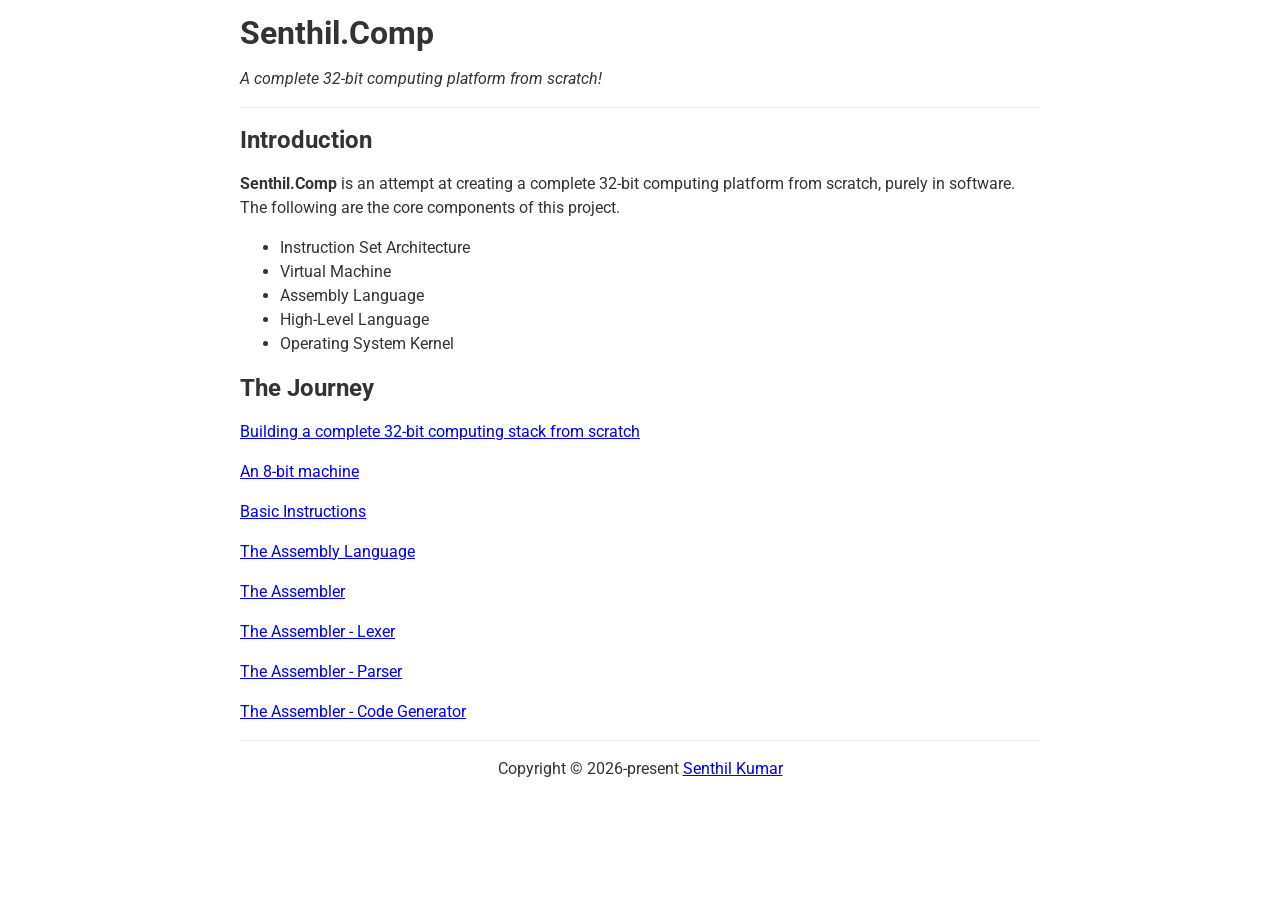
==== docs/index.html @ 72c512e5 "Bring back styles" ====
<!DOCTYPE html>

<html>

<head>
	<title>Senthil.Comp - A complete 32-bit computing platform from scratch!</title>
	<link rel="stylesheet" href="style.css"></link>
</head>

<body>

<header>
	<h1>Senthil.Comp</h1>
	<p><em>A complete 32-bit computing platform from scratch!</em></p>
</header>

<h2>Introduction</h2>

<p><strong>Senthil.Comp</strong> is an attempt at creating a complete 32-bit computing platform 
from scratch, purely in software. The following are the core components of this project.</p>

<ul>
	<li>Instruction Set Architecture</li>
	<li>Virtual Machine</li>
	<li>Assembly Language</li>
	<li>High-Level Language</li>
	<li>Operating System Kernel</li>
</ul>

<h2>The Journey</h2>

<p><a href="#">Building a complete 32-bit computing stack from scratch</a></p>
<p><a href="#">An 8-bit machine</a></p>
<p><a href="#">Basic Instructions</a></p>
<p><a href="#">The Assembly Language</a></p>
<p><a href="#">The Assembler</a></p>
<p><a href="#">The Assembler - Lexer</a></p>
<p><a href="#">The Assembler - Parser</a></p>
<p><a href="#">The Assembler - Code Generator</a></p>

<footer>
	<p>Copyright &copy; 2026-present <a href="https://github.com/senthilvsh">Senthil Kumar</a></p>
</footer>

</body>

</html>
---- docs/style.css ----
@import url('https://fonts.googleapis.com/css2?family=Noto+Sans:ital,wght@0,100..900;1,100..900&family=Roboto:ital,wght@0,100..900;1,100..900&display=swap');
@import url('https://fonts.googleapis.com/css2?family=Noto+Sans:ital,wght@0,100..900;1,100..900&family=Roboto+Mono:ital,wght@0,100..700;1,100..700&family=Roboto:ital,wght@0,100..900;1,100..900&display=swap');

body {
	width: 800px;
	margin: 0 auto;
	font-family: 'Roboto', sans-serif;
	line-height: 1.5em;
	color: #333;
}

header {
	border-bottom: solid 1px #eee;
}

pre {
	padding: 10px;
	background-color: #eee;
	font-family: 'Roboto Mono', monospace;
}

footer {
	border-top: solid 1px #eee;
	text-align: center;
}
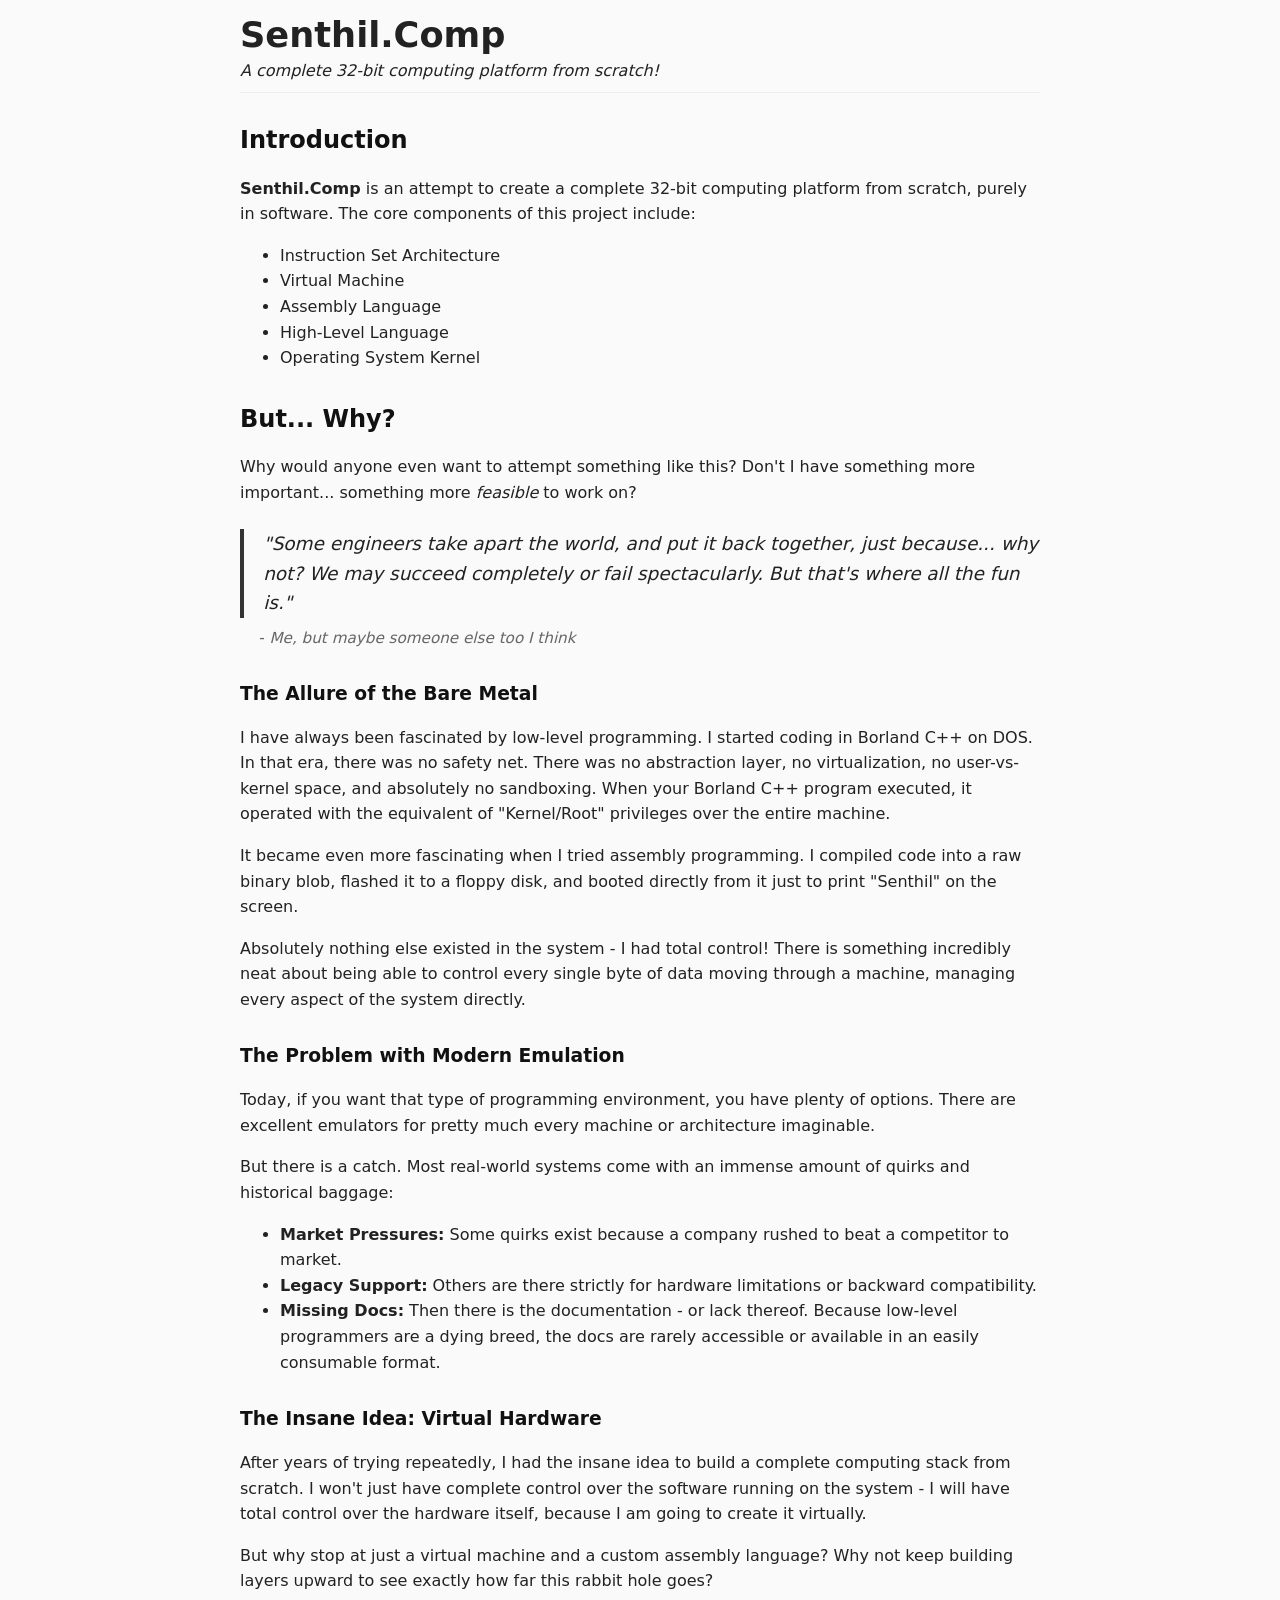
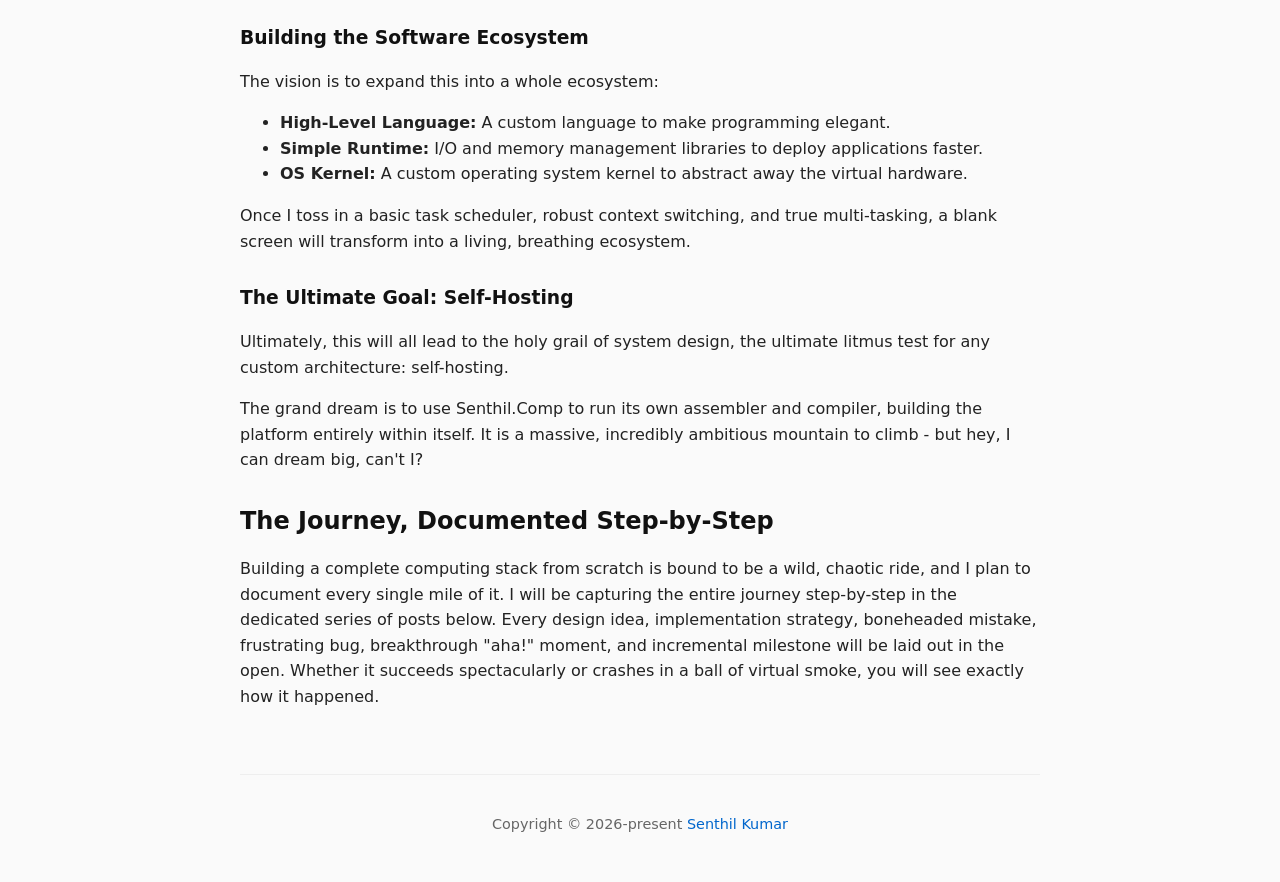
==== commit e3c34ca7: "Restructure" ====
--- a/docs/index.html
+++ b/docs/index.html
@@ -1,45 +1,129 @@
 <!DOCTYPE html>
 
-<html>
+<html lang="en">
 
 <head>
-	<title>Senthil.Comp - A complete 32-bit computing platform from scratch!</title>
-	<link rel="stylesheet" href="style.css"></link>
+    <title>Senthil.Comp - A complete 32-bit computing platform from scratch!</title>
+    <link rel="stylesheet" href="style.css">
 </head>
 
 <body>
 
 <header>
-	<h1>Senthil.Comp</h1>
-	<p><em>A complete 32-bit computing platform from scratch!</em></p>
+    <h1>Senthil.Comp</h1>
+    <p><em>A complete 32-bit computing platform from scratch!</em></p>
 </header>
 
 <h2>Introduction</h2>
 
-<p><strong>Senthil.Comp</strong> is an attempt at creating a complete 32-bit computing platform 
-from scratch, purely in software. The following are the core components of this project.</p>
+<p>
+    <strong>Senthil.Comp</strong> is an attempt to create a complete 32-bit computing platform from scratch,
+    purely in software. The core components of this project include:
+</p>
 
 <ul>
-	<li>Instruction Set Architecture</li>
-	<li>Virtual Machine</li>
-	<li>Assembly Language</li>
-	<li>High-Level Language</li>
-	<li>Operating System Kernel</li>
+    <li>Instruction Set Architecture</li>
+    <li>Virtual Machine</li>
+    <li>Assembly Language</li>
+    <li>High-Level Language</li>
+    <li>Operating System Kernel</li>
 </ul>
 
-<h2>The Journey</h2>
+<h2>But... Why?</h2>
 
-<p><a href="#">Building a complete 32-bit computing stack from scratch</a></p>
-<p><a href="#">An 8-bit machine</a></p>
-<p><a href="#">Basic Instructions</a></p>
-<p><a href="#">The Assembly Language</a></p>
-<p><a href="#">The Assembler</a></p>
-<p><a href="#">The Assembler - Lexer</a></p>
-<p><a href="#">The Assembler - Parser</a></p>
-<p><a href="#">The Assembler - Code Generator</a></p>
+<p>Why would anyone even want to attempt something like this? Don't I have something more important...
+    something more <em>feasible</em> to work on?</p>
+
+<figure>
+    <blockquote>
+        <p>"Some engineers take apart the world, and put it back together, just because... why not?
+            We may succeed completely or fail spectacularly. But that's where all the fun is."</p>
+    </blockquote>
+    <figcaption>&dash; <cite>Me, but maybe someone else too I think</cite></figcaption>
+</figure>
+
+<h3>The Allure of the Bare Metal</h3>
+
+<p>I have always been fascinated by low-level programming. I started coding in Borland C++ on
+    DOS. In that era, there was no safety net. There was no abstraction layer, no virtualization, no
+    user-vs-kernel space, and absolutely no sandboxing. When your Borland C++ program executed, it
+    operated with the equivalent of "Kernel/Root" privileges over the entire machine.</p>
+
+<p>It became even more fascinating when I tried assembly programming. I compiled code into a raw
+    binary blob, flashed it to a floppy disk, and booted directly from it just to print "Senthil" on
+    the screen.</p>
+
+<p>Absolutely nothing else existed in the system - I had total control! There is something
+    incredibly neat about being able to control every single byte of data moving through a machine,
+    managing every aspect of the system directly.</p>
+
+<h3>The Problem with Modern Emulation</h3>
+
+<p>Today, if you want that type of programming environment, you have plenty of options. There are
+    excellent emulators for pretty much every machine or architecture imaginable.</p>
+
+<p>But there is a catch. Most real-world systems come with an immense amount of quirks and
+    historical baggage:</p>
+
+<ul>
+    <li><strong>Market Pressures:</strong> Some quirks exist because a company rushed to beat a
+        competitor to market.
+    </li>
+    <li><strong>Legacy Support:</strong> Others are there strictly for hardware limitations or
+        backward compatibility.
+    </li>
+    <li><strong>Missing Docs:</strong> Then there is the documentation - or lack thereof. Because
+        low-level programmers are a dying breed, the docs are rarely accessible or available in an
+        easily consumable format.
+    </li>
+</ul>
+
+<h3>The Insane Idea: Virtual Hardware</h3>
+
+<p>After years of trying repeatedly, I had the insane idea to build a complete computing stack
+    from scratch. I won't just have complete control over the software running on the system - I will
+    have total control over the hardware itself, because I am going to create it virtually.</p>
+
+<p>But why stop at just a virtual machine and a custom assembly language? Why not keep building
+    layers upward to see exactly how far this rabbit hole goes?</p>
+
+<h3>Building the Software Ecosystem</h3>
+
+<p>The vision is to expand this into a whole ecosystem:</p>
+
+<ul>
+    <li><strong>High-Level Language:</strong> A custom language to make programming elegant.</li>
+    <li><strong>Simple Runtime:</strong> I/O and memory management libraries to deploy
+        applications faster.
+    </li>
+    <li><strong>OS Kernel:</strong> A custom operating system kernel to abstract away the virtual
+        hardware.
+    </li>
+</ul>
+
+<p>Once I toss in a basic task scheduler, robust context switching, and true multi-tasking, a
+    blank screen will transform into a living, breathing ecosystem.</p>
+
+<h3>The Ultimate Goal: Self-Hosting</h3>
+
+<p>Ultimately, this will all lead to the holy grail of system design, the ultimate litmus test
+    for any custom architecture: self-hosting.</p>
+
+<p>The grand dream is to use Senthil.Comp to run its own assembler and compiler, building the
+    platform entirely within itself. It is a massive, incredibly ambitious mountain to climb - but hey,
+    I can dream big, can't I?</p>
+
+<h2>The Journey, Documented Step-by-Step</h2>
+
+<p>Building a complete computing stack from scratch is bound to be a wild, chaotic ride, and I
+    plan to document every single mile of it. I will be capturing the entire journey step-by-step
+    in the dedicated series of posts below. Every design idea, implementation strategy, boneheaded
+    mistake, frustrating bug, breakthrough "aha!" moment, and incremental milestone will be laid out
+    in the open. Whether it succeeds spectacularly or crashes in a ball of virtual smoke,
+    you will see exactly how it happened.</p>
 
 <footer>
-	<p>Copyright &copy; 2026-present <a href="https://github.com/senthilvsh">Senthil Kumar</a></p>
+    <p>Copyright &copy; 2026-present <a href="https://github.com/senthilvsh">Senthil Kumar</a></p>
 </footer>
 
 </body>
--- a/docs/style.css
+++ b/docs/style.css
@@ -1,25 +1,104 @@
-@import url('https://fonts.googleapis.com/css2?family=Noto+Sans:ital,wght@0,100..900;1,100..900&family=Roboto:ital,wght@0,100..900;1,100..900&display=swap');
-@import url('https://fonts.googleapis.com/css2?family=Noto+Sans:ital,wght@0,100..900;1,100..900&family=Roboto+Mono:ital,wght@0,100..700;1,100..700&family=Roboto:ital,wght@0,100..900;1,100..900&display=swap');
-
 body {
-	width: 800px;
+	max-width: 800px;
+	width: 100%;
 	margin: 0 auto;
-	font-family: 'Roboto', sans-serif;
-	line-height: 1.5em;
-	color: #333;
+	padding: 1rem 1rem 2rem 1rem;
+	/* Uses clean, crisp modern system fonts like Segoe UI, San Francisco, or Arial */
+	font-family: system-ui, -apple-system, BlinkMacSystemFont, 'Segoe UI', Roboto, Helvetica, Arial, sans-serif;
+	line-height: 1.6;
+	color: #222;
+	background-color: #fafafa;
 }
 
 header {
+	padding-bottom: 0.5rem;       /* Halved the inside padding */
+	margin-bottom: 1.2rem;        /* Greatly reduced the gap below the header line */
 	border-bottom: solid 1px #eee;
 }
 
+/* Strip out the aggressive default browser margins on header text elements */
+header h1 {
+	margin: 0 0 0.2rem 0;         /* Tight margin only at the bottom of the title */
+	font-size: 2.2rem;            /* Keeps it readable but compact */
+	line-height: 1.1;
+}
+
+header p {
+	margin: 0;                    /* Removes the default paragraph spacing */
+	font-size: 1rem;
+}
+
+h2, h3 {
+	color: #111;
+	margin-top: 1.8rem;           /* Compressed from 2.5rem to save vertical space */
+	margin-bottom: 0.8rem;
+}
+
+
+/* Roadmap link list refinements */
+.roadmap-links ol {
+	padding-left: 1.2rem;
+}
+
+.roadmap-links li {
+	margin-bottom: 0.6rem;    /* Generates an explicit vertical separation for items */
+}
+
+a {
+	color: #0066cc;
+	text-decoration: none;
+	transition: color 0.2s ease-in-out;
+}
+
+a:hover {
+	color: #004499;
+	text-decoration: underline;
+}
+
+/* Reset default browser spacing rules for the blockquote container */
+figure {
+	margin: 1.5rem 0;
+	padding: 0;
+}
+
+/* Align the quote perfectly to the left and add an elegant border accent */
+blockquote {
+	margin: 0;
+	padding-left: 1.2rem;
+	border-left: 4px solid #333; /* A sharp accent bar on the left edge */
+}
+
+/* Style the text inside the quote */
+blockquote p {
+	margin: 0;
+	font-style: italic;
+	font-size: 1.15rem;
+	line-height: 1.6;
+}
+
+/* Align the author citation cleanly beneath the quote block */
+figcaption {
+	margin-top: 0.5rem;
+	padding-left: 1.2rem;     /* Perfectly aligns the name right beneath the text block */
+	font-size: 0.95rem;
+	color: #666;
+}
+
 pre {
-	padding: 10px;
-	background-color: #eee;
-	font-family: 'Roboto Mono', monospace;
+	padding: 1rem;
+	background-color: #f0f0f0;
+	border-radius: 4px;
+	/* Uses sharp monospace system engines like Consolas, SF Mono, or Menlo */
+	font-family: ui-monospace, SFMono-Regular, Consolas, 'Liberation Mono', Menlo, monospace;
+	font-size: 0.9rem;
+	overflow-x: auto;
 }
 
 footer {
+	margin-top: 4rem;
+	padding-top: 1.5rem;
 	border-top: solid 1px #eee;
 	text-align: center;
+	font-size: 0.9rem;
+	color: #666;
 }
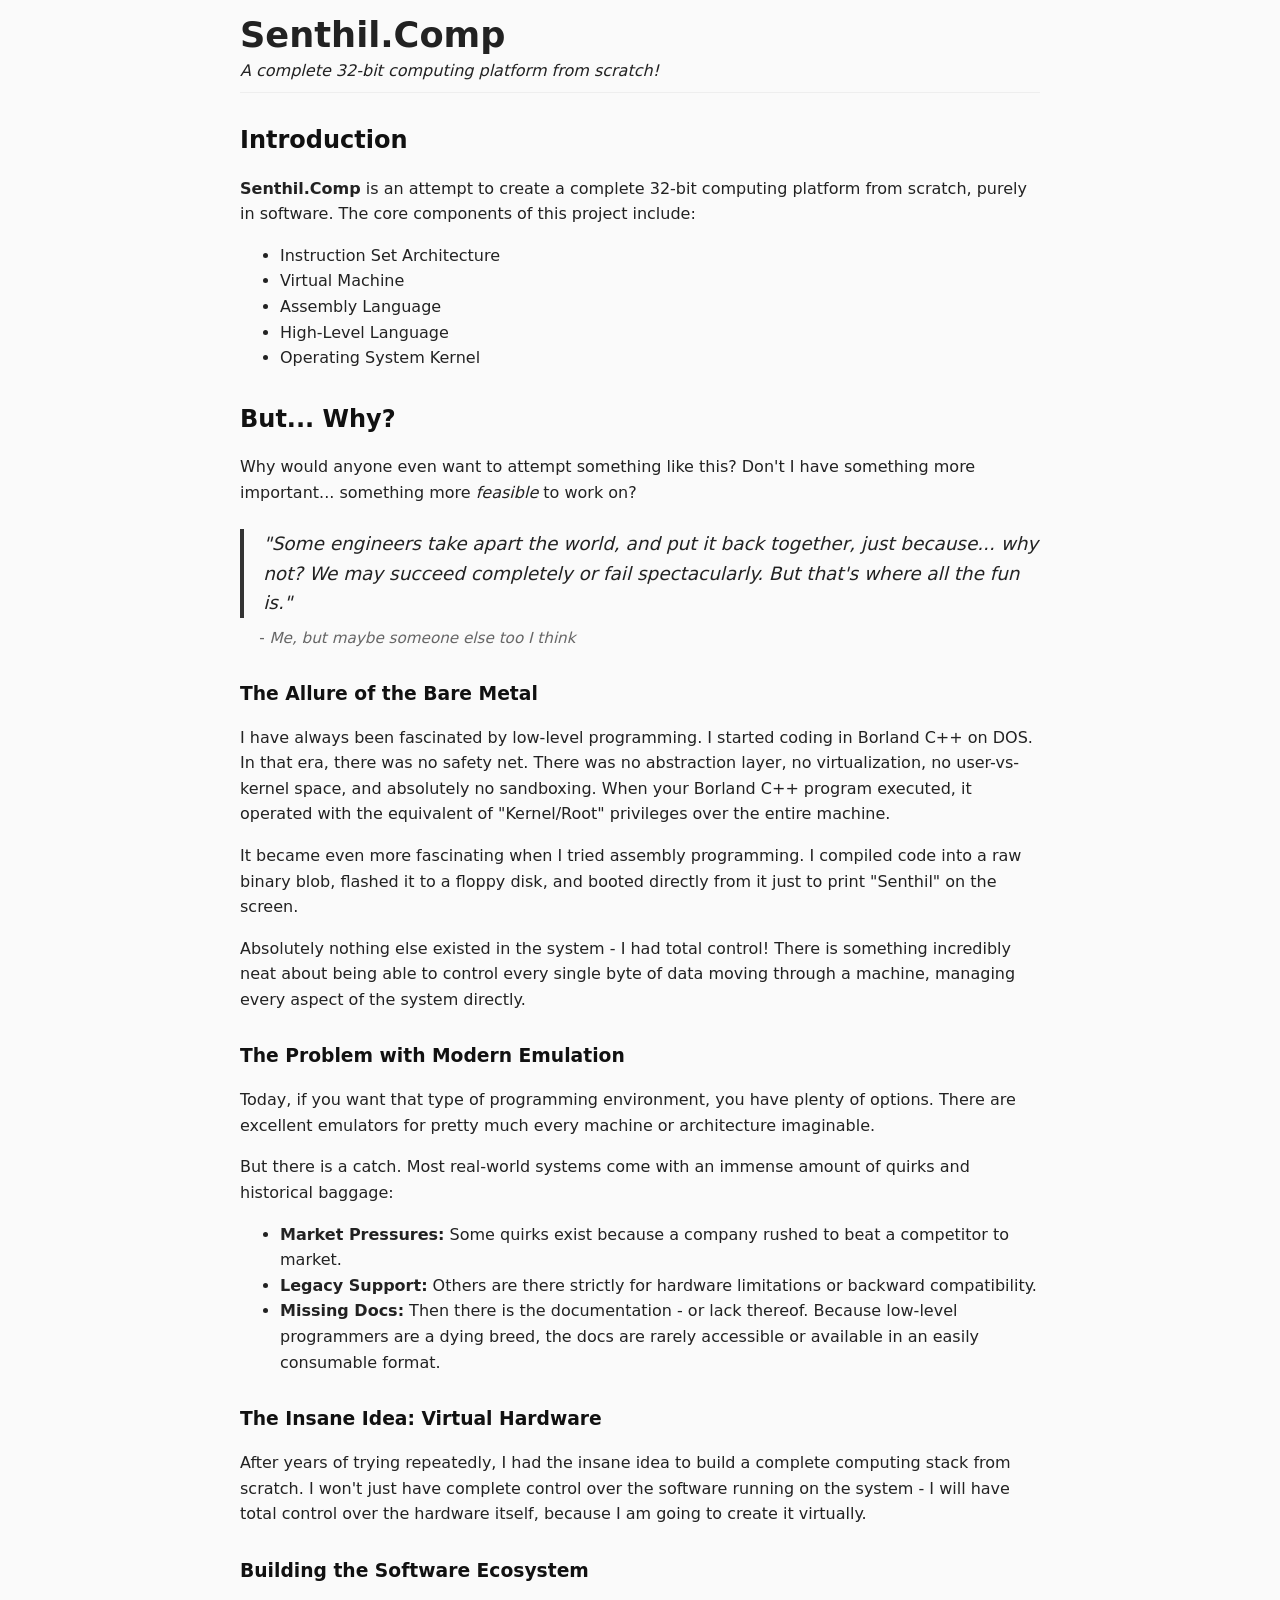
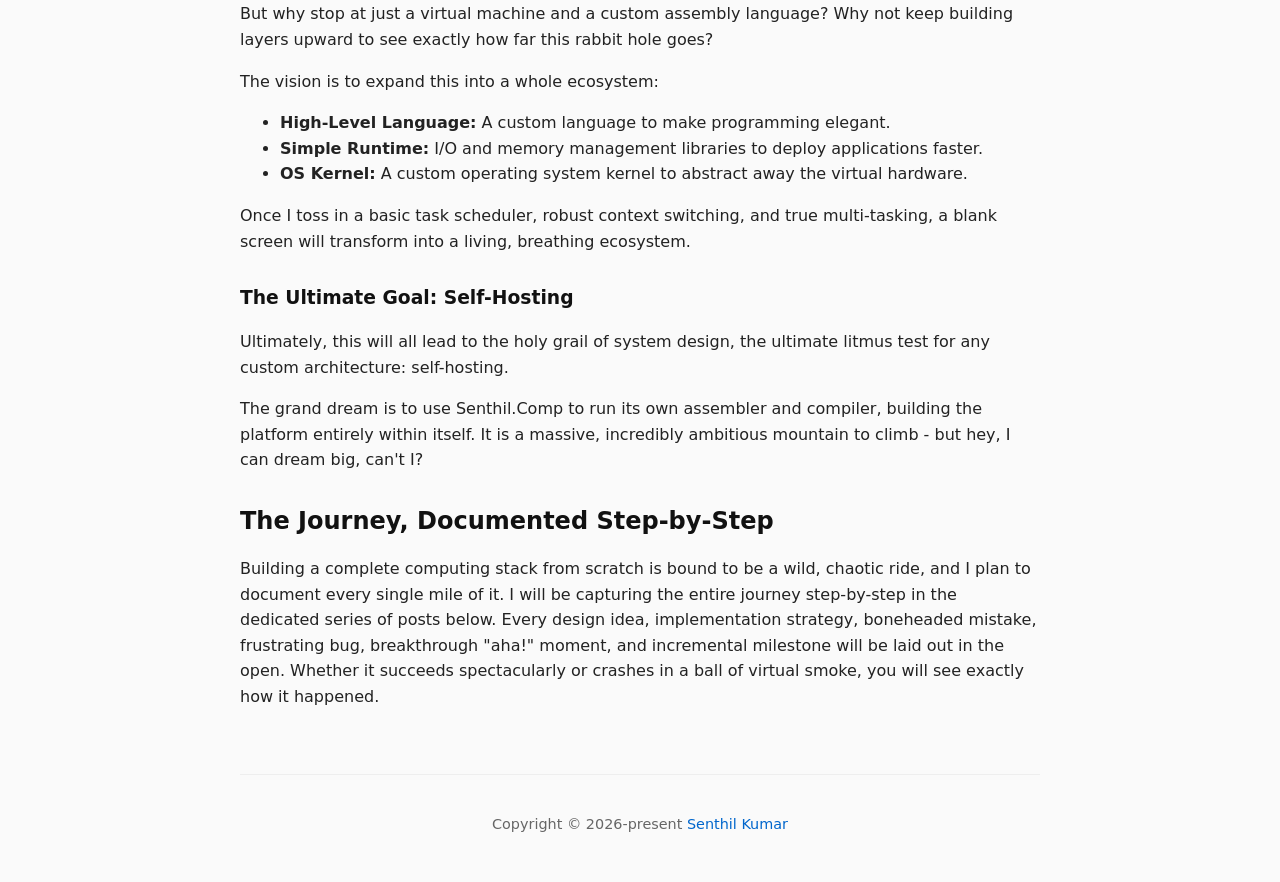
==== commit cb4508fb: "Rephrase" ====
--- a/docs/index.html
+++ b/docs/index.html
@@ -84,10 +84,10 @@
     from scratch. I won't just have complete control over the software running on the system - I will
     have total control over the hardware itself, because I am going to create it virtually.</p>
 
+<h3>Building the Software Ecosystem</h3>
+
 <p>But why stop at just a virtual machine and a custom assembly language? Why not keep building
     layers upward to see exactly how far this rabbit hole goes?</p>
-
-<h3>Building the Software Ecosystem</h3>
 
 <p>The vision is to expand this into a whole ecosystem:</p>
 
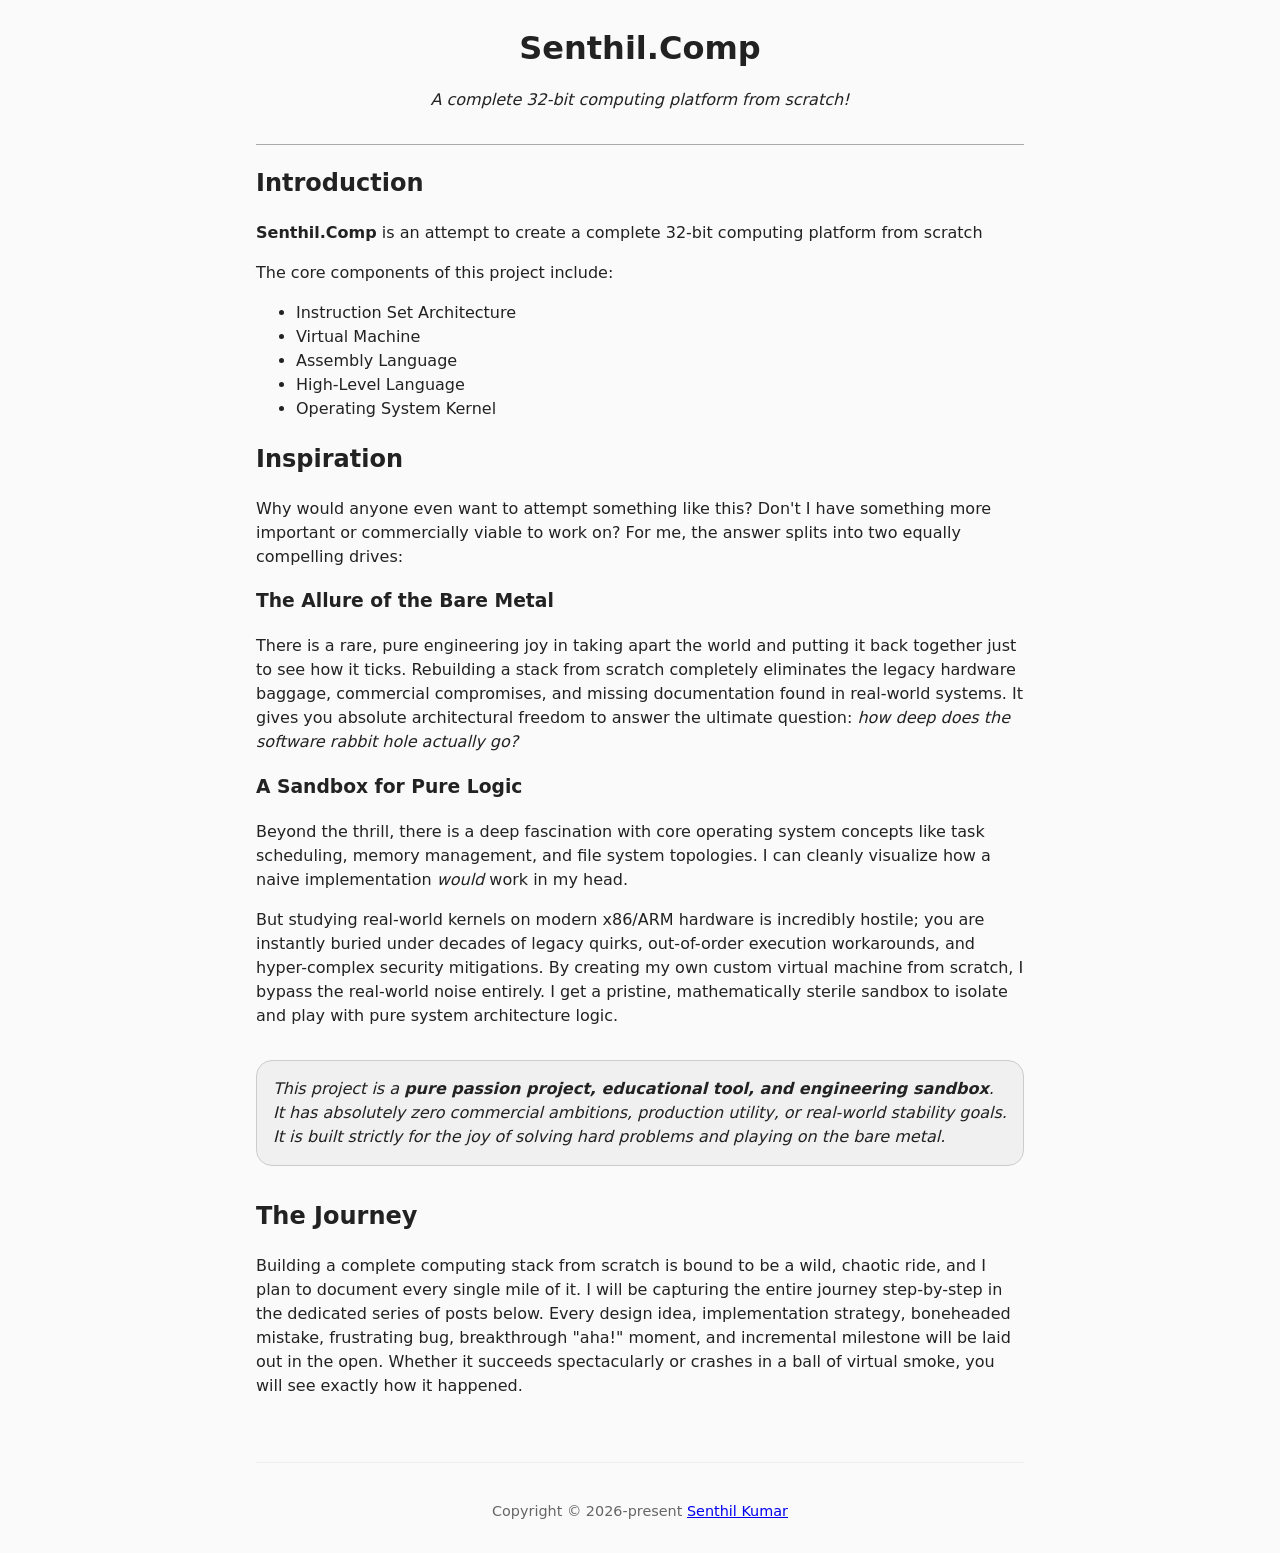
==== commit bc02b4c0: "Change again" ====
--- a/docs/index.html
+++ b/docs/index.html
@@ -16,10 +16,9 @@
 
 <h2>Introduction</h2>
 
-<p>
-    <strong>Senthil.Comp</strong> is an attempt to create a complete 32-bit computing platform from scratch,
-    purely in software. The core components of this project include:
-</p>
+<p><strong>Senthil.Comp</strong> is an attempt to create a complete 32-bit computing platform from scratch</p>
+
+<p>The core components of this project include:</p>
 
 <ul>
     <li>Instruction Set Architecture</li>
@@ -29,91 +28,41 @@
     <li>Operating System Kernel</li>
 </ul>
 
-<h2>But... Why?</h2>
+<h2>Inspiration</h2>
 
-<p>Why would anyone even want to attempt something like this? Don't I have something more important...
-    something more <em>feasible</em> to work on?</p>
-
-<figure>
-    <blockquote>
-        <p>"Some engineers take apart the world, and put it back together, just because... why not?
-            We may succeed completely or fail spectacularly. But that's where all the fun is."</p>
-    </blockquote>
-    <figcaption>&dash; <cite>Me, but maybe someone else too I think</cite></figcaption>
-</figure>
+<p>Why would anyone even want to attempt something like this? Don't I have something more important or commercially
+    viable to work on? For me, the answer splits into two equally compelling drives:</p>
 
 <h3>The Allure of the Bare Metal</h3>
 
-<p>I have always been fascinated by low-level programming. I started coding in Borland C++ on
-    DOS. In that era, there was no safety net. There was no abstraction layer, no virtualization, no
-    user-vs-kernel space, and absolutely no sandboxing. When your Borland C++ program executed, it
-    operated with the equivalent of "Kernel/Root" privileges over the entire machine.</p>
+<p>
+    There is a rare, pure engineering joy in taking apart the world and putting it back together just to see how it
+    ticks. Rebuilding a stack from scratch completely eliminates the legacy hardware baggage, commercial compromises,
+    and missing documentation found in real-world systems. It gives you absolute architectural freedom to answer the
+    ultimate question: <em>how deep does the software rabbit hole actually go?</em>
+</p>
 
-<p>It became even more fascinating when I tried assembly programming. I compiled code into a raw
-    binary blob, flashed it to a floppy disk, and booted directly from it just to print "Senthil" on
-    the screen.</p>
+<h3>A Sandbox for Pure Logic</h3>
 
-<p>Absolutely nothing else existed in the system - I had total control! There is something
-    incredibly neat about being able to control every single byte of data moving through a machine,
-    managing every aspect of the system directly.</p>
+<p>
+    Beyond the thrill, there is a deep fascination with core operating system concepts like task scheduling, memory
+    management, and file system topologies. I can cleanly visualize how a naive implementation <em>would</em> work in
+    my head.
+</p>
 
-<h3>The Problem with Modern Emulation</h3>
+<p>
+    But studying real-world kernels on modern x86/ARM hardware is incredibly hostile; you are instantly buried under
+    decades of legacy quirks, out-of-order execution workarounds, and hyper-complex security mitigations. By creating my
+    own custom virtual machine from scratch, I bypass the real-world noise entirely. I get a pristine, mathematically
+    sterile sandbox to isolate and play with pure system architecture logic.
+</p>
 
-<p>Today, if you want that type of programming environment, you have plenty of options. There are
-    excellent emulators for pretty much every machine or architecture imaginable.</p>
 
-<p>But there is a catch. Most real-world systems come with an immense amount of quirks and
-    historical baggage:</p>
+<p class="highlight"><em>This project is a <strong>pure passion project, educational tool, and engineering sandbox</strong>.
+    It has absolutely zero commercial ambitions, production utility, or real-world stability goals.
+    It is built strictly for the joy of solving hard problems and playing on the bare metal.</em></p>
 
-<ul>
-    <li><strong>Market Pressures:</strong> Some quirks exist because a company rushed to beat a
-        competitor to market.
-    </li>
-    <li><strong>Legacy Support:</strong> Others are there strictly for hardware limitations or
-        backward compatibility.
-    </li>
-    <li><strong>Missing Docs:</strong> Then there is the documentation - or lack thereof. Because
-        low-level programmers are a dying breed, the docs are rarely accessible or available in an
-        easily consumable format.
-    </li>
-</ul>
-
-<h3>The Insane Idea: Virtual Hardware</h3>
-
-<p>After years of trying repeatedly, I had the insane idea to build a complete computing stack
-    from scratch. I won't just have complete control over the software running on the system - I will
-    have total control over the hardware itself, because I am going to create it virtually.</p>
-
-<h3>Building the Software Ecosystem</h3>
-
-<p>But why stop at just a virtual machine and a custom assembly language? Why not keep building
-    layers upward to see exactly how far this rabbit hole goes?</p>
-
-<p>The vision is to expand this into a whole ecosystem:</p>
-
-<ul>
-    <li><strong>High-Level Language:</strong> A custom language to make programming elegant.</li>
-    <li><strong>Simple Runtime:</strong> I/O and memory management libraries to deploy
-        applications faster.
-    </li>
-    <li><strong>OS Kernel:</strong> A custom operating system kernel to abstract away the virtual
-        hardware.
-    </li>
-</ul>
-
-<p>Once I toss in a basic task scheduler, robust context switching, and true multi-tasking, a
-    blank screen will transform into a living, breathing ecosystem.</p>
-
-<h3>The Ultimate Goal: Self-Hosting</h3>
-
-<p>Ultimately, this will all lead to the holy grail of system design, the ultimate litmus test
-    for any custom architecture: self-hosting.</p>
-
-<p>The grand dream is to use Senthil.Comp to run its own assembler and compiler, building the
-    platform entirely within itself. It is a massive, incredibly ambitious mountain to climb - but hey,
-    I can dream big, can't I?</p>
-
-<h2>The Journey, Documented Step-by-Step</h2>
+<h2>The Journey</h2>
 
 <p>Building a complete computing stack from scratch is bound to be a wild, chaotic ride, and I
     plan to document every single mile of it. I will be capturing the entire journey step-by-step
--- a/docs/style.css
+++ b/docs/style.css
@@ -2,86 +2,22 @@
 	max-width: 800px;
 	width: 100%;
 	margin: 0 auto;
-	padding: 1rem 1rem 2rem 1rem;
-	/* Uses clean, crisp modern system fonts like Segoe UI, San Francisco, or Arial */
+	padding: 1em;
+	box-sizing: border-box;
 	font-family: system-ui, -apple-system, BlinkMacSystemFont, 'Segoe UI', Roboto, Helvetica, Arial, sans-serif;
-	line-height: 1.6;
+	line-height: 1.5;
 	color: #222;
 	background-color: #fafafa;
 }
 
 header {
-	padding-bottom: 0.5rem;       /* Halved the inside padding */
-	margin-bottom: 1.2rem;        /* Greatly reduced the gap below the header line */
-	border-bottom: solid 1px #eee;
+	border-bottom: solid 1px #aaa;
+	text-align: center;
+	padding-bottom: 1em;
 }
 
-/* Strip out the aggressive default browser margins on header text elements */
 header h1 {
-	margin: 0 0 0.2rem 0;         /* Tight margin only at the bottom of the title */
-	font-size: 2.2rem;            /* Keeps it readable but compact */
-	line-height: 1.1;
-}
-
-header p {
-	margin: 0;                    /* Removes the default paragraph spacing */
-	font-size: 1rem;
-}
-
-h2, h3 {
-	color: #111;
-	margin-top: 1.8rem;           /* Compressed from 2.5rem to save vertical space */
-	margin-bottom: 0.8rem;
-}
-
-
-/* Roadmap link list refinements */
-.roadmap-links ol {
-	padding-left: 1.2rem;
-}
-
-.roadmap-links li {
-	margin-bottom: 0.6rem;    /* Generates an explicit vertical separation for items */
-}
-
-a {
-	color: #0066cc;
-	text-decoration: none;
-	transition: color 0.2s ease-in-out;
-}
-
-a:hover {
-	color: #004499;
-	text-decoration: underline;
-}
-
-/* Reset default browser spacing rules for the blockquote container */
-figure {
-	margin: 1.5rem 0;
-	padding: 0;
-}
-
-/* Align the quote perfectly to the left and add an elegant border accent */
-blockquote {
-	margin: 0;
-	padding-left: 1.2rem;
-	border-left: 4px solid #333; /* A sharp accent bar on the left edge */
-}
-
-/* Style the text inside the quote */
-blockquote p {
-	margin: 0;
-	font-style: italic;
-	font-size: 1.15rem;
-	line-height: 1.6;
-}
-
-/* Align the author citation cleanly beneath the quote block */
-figcaption {
-	margin-top: 0.5rem;
-	padding-left: 1.2rem;     /* Perfectly aligns the name right beneath the text block */
-	font-size: 0.95rem;
-	color: #666;
+	margin: 0.25em;
 }
 
 pre {
@@ -102,3 +38,11 @@
 	font-size: 0.9rem;
 	color: #666;
 }
+
+.highlight {
+	border: solid 1px #ccc;
+	padding: 1em;
+	border-radius: 1em;
+	margin: 2em 0;
+	background-color: #f0f0f0;
+}
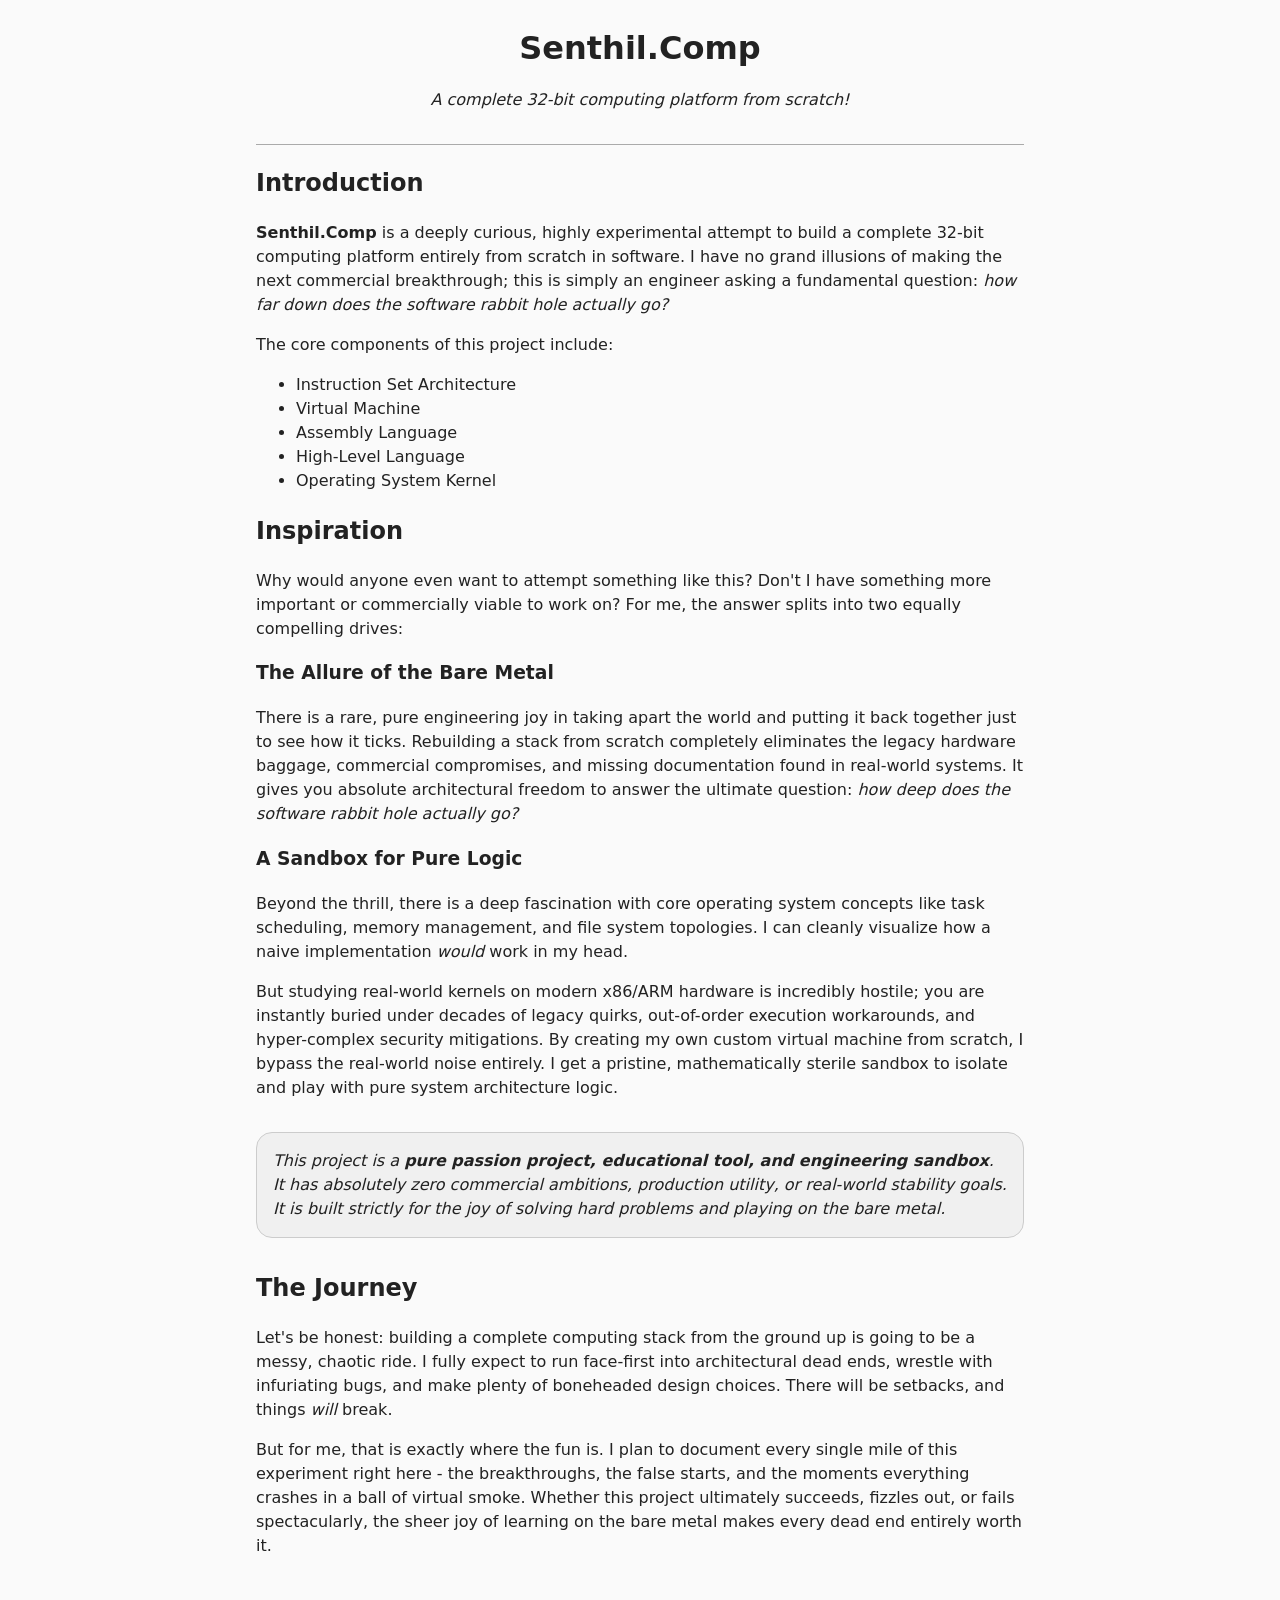
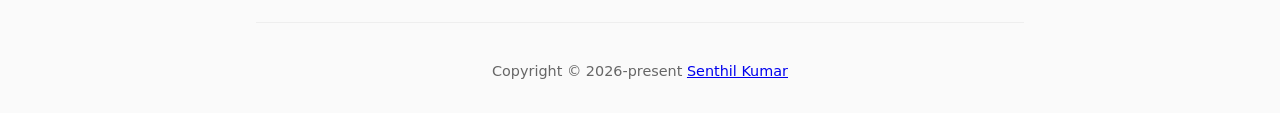
==== commit 4ea0d0d2: "Reword again" ====
--- a/docs/index.html
+++ b/docs/index.html
@@ -16,7 +16,11 @@
 
 <h2>Introduction</h2>
 
-<p><strong>Senthil.Comp</strong> is an attempt to create a complete 32-bit computing platform from scratch</p>
+<strong>Senthil.Comp</strong> is a deeply curious, highly experimental attempt to build
+a complete 32-bit computing platform entirely from scratch in software.
+I have no grand illusions of making the next commercial breakthrough;
+this is simply an engineer asking a fundamental question:
+<em>how far down does the software rabbit hole actually go?</em>
 
 <p>The core components of this project include:</p>
 
@@ -57,19 +61,26 @@
     sterile sandbox to isolate and play with pure system architecture logic.
 </p>
 
-
-<p class="highlight"><em>This project is a <strong>pure passion project, educational tool, and engineering sandbox</strong>.
-    It has absolutely zero commercial ambitions, production utility, or real-world stability goals.
-    It is built strictly for the joy of solving hard problems and playing on the bare metal.</em></p>
+<p class="highlight">
+    <em>This project is a <strong>pure passion project, educational tool, and engineering sandbox</strong>.
+        It has absolutely zero commercial ambitions, production utility, or real-world stability goals.
+        It is built strictly for the joy of solving hard problems and playing on the bare metal.</em>
+</p>
 
 <h2>The Journey</h2>
 
-<p>Building a complete computing stack from scratch is bound to be a wild, chaotic ride, and I
-    plan to document every single mile of it. I will be capturing the entire journey step-by-step
-    in the dedicated series of posts below. Every design idea, implementation strategy, boneheaded
-    mistake, frustrating bug, breakthrough "aha!" moment, and incremental milestone will be laid out
-    in the open. Whether it succeeds spectacularly or crashes in a ball of virtual smoke,
-    you will see exactly how it happened.</p>
+<p>
+    Let's be honest: building a complete computing stack from the ground up is going to be a messy, chaotic ride.
+    I fully expect to run face-first into architectural dead ends, wrestle with infuriating bugs,
+    and make plenty of boneheaded design choices. There will be setbacks, and things <em>will</em> break.
+</p>
+
+<p>
+    But for me, that is exactly where the fun is. I plan to document every single mile of this experiment right here - 
+    the breakthroughs, the false starts, and the moments everything crashes in a ball of virtual smoke. 
+    Whether this project ultimately succeeds, fizzles out, or fails spectacularly, the sheer joy of learning 
+    on the bare metal makes every dead end entirely worth it.
+</p>
 
 <footer>
     <p>Copyright &copy; 2026-present <a href="https://github.com/senthilvsh">Senthil Kumar</a></p>
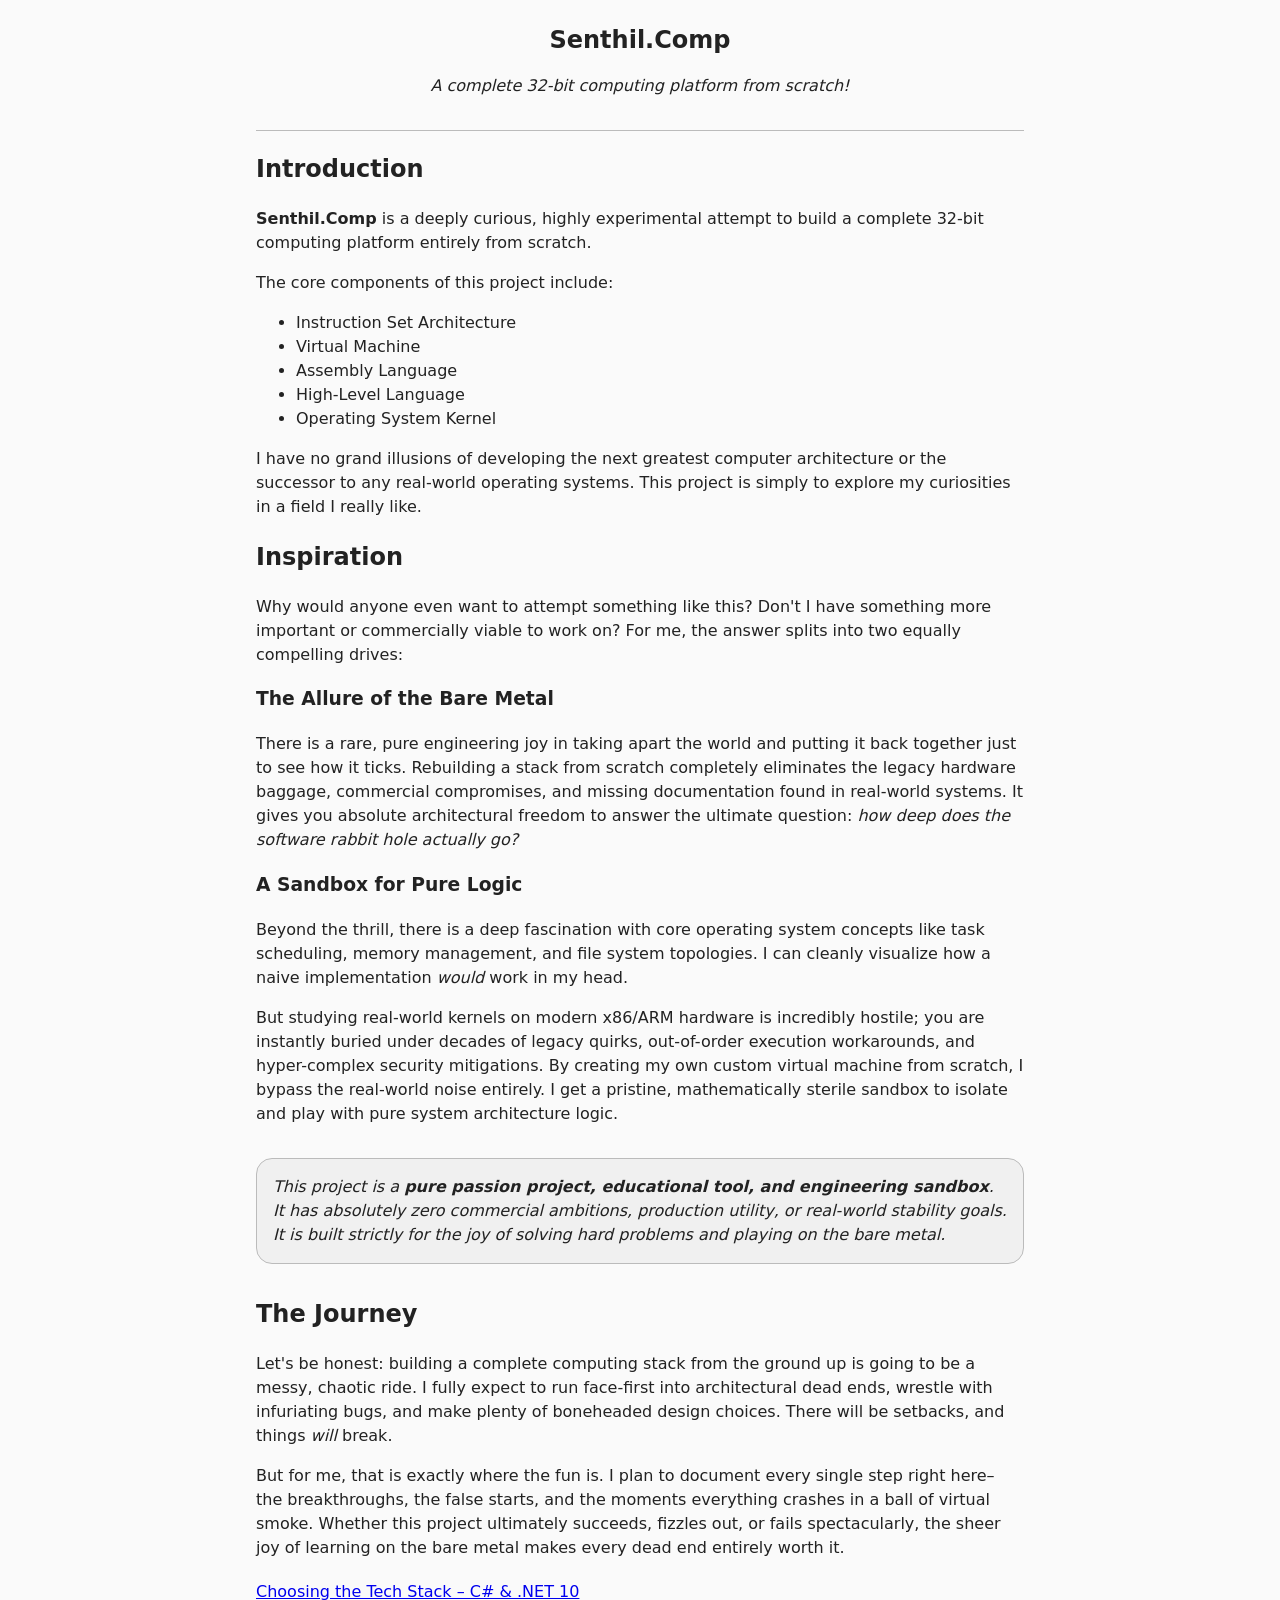
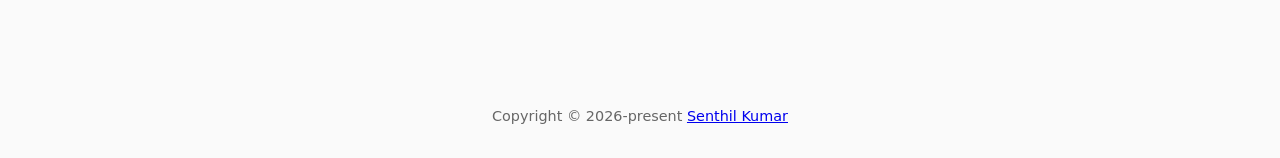
==== commit 7c008222: "Tech stack post" ====
--- a/docs/index.html
+++ b/docs/index.html
@@ -3,84 +3,101 @@
 <html lang="en">
 
 <head>
-    <title>Senthil.Comp - A complete 32-bit computing platform from scratch!</title>
+    <meta charset="utf-8">
+    <title>Senthil.Comp – A complete 32-bit computing platform from scratch!</title>
     <link rel="stylesheet" href="style.css">
 </head>
 
 <body>
 
-<header>
-    <h1>Senthil.Comp</h1>
-    <p><em>A complete 32-bit computing platform from scratch!</em></p>
-</header>
+<article>
 
-<h2>Introduction</h2>
+    <header>
+        <h1>Senthil.Comp</h1>
+        <p><em>A complete 32-bit computing platform from scratch!</em></p>
+    </header>
 
-<strong>Senthil.Comp</strong> is a deeply curious, highly experimental attempt to build
-a complete 32-bit computing platform entirely from scratch in software.
-I have no grand illusions of making the next commercial breakthrough;
-this is simply an engineer asking a fundamental question:
-<em>how far down does the software rabbit hole actually go?</em>
+    <h2>Introduction</h2>
 
-<p>The core components of this project include:</p>
+    <p>
+        <strong>Senthil.Comp</strong> is a deeply curious, highly experimental attempt to build a complete 32-bit
+        computing platform entirely from scratch.
+    </p>
+    
+    <p>The core components of this project include:</p>
 
-<ul>
-    <li>Instruction Set Architecture</li>
-    <li>Virtual Machine</li>
-    <li>Assembly Language</li>
-    <li>High-Level Language</li>
-    <li>Operating System Kernel</li>
-</ul>
+    <ul>
+        <li>Instruction Set Architecture</li>
+        <li>Virtual Machine</li>
+        <li>Assembly Language</li>
+        <li>High-Level Language</li>
+        <li>Operating System Kernel</li>
+    </ul>
+    
+    <p>
+        I have no grand illusions of developing the next greatest computer architecture or the successor to any 
+        real-world operating systems. This project is simply to explore my curiosities in a field I really like.
+    </p>
 
-<h2>Inspiration</h2>
+    <h2>Inspiration</h2>
 
-<p>Why would anyone even want to attempt something like this? Don't I have something more important or commercially
-    viable to work on? For me, the answer splits into two equally compelling drives:</p>
+    <p>
+        Why would anyone even want to attempt something like this? Don't I have something more important or 
+        commercially viable to work on? For me, the answer splits into two equally compelling drives:
+    </p>
 
-<h3>The Allure of the Bare Metal</h3>
+    <h3>The Allure of the Bare Metal</h3>
 
-<p>
-    There is a rare, pure engineering joy in taking apart the world and putting it back together just to see how it
-    ticks. Rebuilding a stack from scratch completely eliminates the legacy hardware baggage, commercial compromises,
-    and missing documentation found in real-world systems. It gives you absolute architectural freedom to answer the
-    ultimate question: <em>how deep does the software rabbit hole actually go?</em>
-</p>
+    <p>
+        There is a rare, pure engineering joy in taking apart the world and putting it back together just to see how it
+        ticks. Rebuilding a stack from scratch completely eliminates the legacy hardware baggage, commercial
+        compromises, and missing documentation found in real-world systems. It gives you absolute architectural freedom
+        to answer the
+        ultimate question: <em>how deep does the software rabbit hole actually go?</em>
+    </p>
 
-<h3>A Sandbox for Pure Logic</h3>
+    <h3>A Sandbox for Pure Logic</h3>
 
-<p>
-    Beyond the thrill, there is a deep fascination with core operating system concepts like task scheduling, memory
-    management, and file system topologies. I can cleanly visualize how a naive implementation <em>would</em> work in
-    my head.
-</p>
+    <p>
+        Beyond the thrill, there is a deep fascination with core operating system concepts like task scheduling, memory
+        management, and file system topologies. I can cleanly visualize how a naive implementation <em>would</em> work
+        in
+        my head.
+    </p>
 
-<p>
-    But studying real-world kernels on modern x86/ARM hardware is incredibly hostile; you are instantly buried under
-    decades of legacy quirks, out-of-order execution workarounds, and hyper-complex security mitigations. By creating my
-    own custom virtual machine from scratch, I bypass the real-world noise entirely. I get a pristine, mathematically
-    sterile sandbox to isolate and play with pure system architecture logic.
-</p>
+    <p>
+        But studying real-world kernels on modern x86/ARM hardware is incredibly hostile; you are instantly buried 
+        under decades of legacy quirks, out-of-order execution workarounds, and hyper-complex security mitigations.
+        By creating my own custom virtual machine from scratch, I bypass the real-world noise entirely. 
+        I get a pristine, mathematically sterile sandbox to isolate and play with pure system architecture logic.
+    </p>
 
-<p class="highlight">
-    <em>This project is a <strong>pure passion project, educational tool, and engineering sandbox</strong>.
-        It has absolutely zero commercial ambitions, production utility, or real-world stability goals.
-        It is built strictly for the joy of solving hard problems and playing on the bare metal.</em>
-</p>
+    <p class="highlight">
+        <em>This project is a <strong>pure passion project, educational tool, and engineering sandbox</strong>.
+            It has absolutely zero commercial ambitions, production utility, or real-world stability goals.
+            It is built strictly for the joy of solving hard problems and playing on the bare metal.</em>
+    </p>
 
-<h2>The Journey</h2>
+    <h2>The Journey</h2>
 
-<p>
-    Let's be honest: building a complete computing stack from the ground up is going to be a messy, chaotic ride.
-    I fully expect to run face-first into architectural dead ends, wrestle with infuriating bugs,
-    and make plenty of boneheaded design choices. There will be setbacks, and things <em>will</em> break.
-</p>
+    <p>
+        Let's be honest: building a complete computing stack from the ground up is going to be a messy, chaotic ride.
+        I fully expect to run face-first into architectural dead ends, wrestle with infuriating bugs,
+        and make plenty of boneheaded design choices. There will be setbacks, and things <em>will</em> break.
+    </p>
 
-<p>
-    But for me, that is exactly where the fun is. I plan to document every single mile of this experiment right here - 
-    the breakthroughs, the false starts, and the moments everything crashes in a ball of virtual smoke. 
-    Whether this project ultimately succeeds, fizzles out, or fails spectacularly, the sheer joy of learning 
-    on the bare metal makes every dead end entirely worth it.
-</p>
+    <p>
+        But for me, that is exactly where the fun is. I plan to document every single step right here–
+        the breakthroughs, the false starts, and the moments everything crashes in a ball of virtual smoke.
+        Whether this project ultimately succeeds, fizzles out, or fails spectacularly, the sheer joy of learning
+        on the bare metal makes every dead end entirely worth it.
+    </p>
+    
+    <ul class="log-list">
+        <li><a href="posts/tech-stack.html">Choosing the Tech Stack – C# & .NET 10</a></li>
+    </ul>
+
+</article>
 
 <footer>
     <p>Copyright &copy; 2026-present <a href="https://github.com/senthilvsh">Senthil Kumar</a></p>
--- a/docs/style.css
+++ b/docs/style.css
@@ -1,48 +1,88 @@
 body {
-	max-width: 800px;
-	width: 100%;
-	margin: 0 auto;
-	padding: 1em;
-	box-sizing: border-box;
-	font-family: system-ui, -apple-system, BlinkMacSystemFont, 'Segoe UI', Roboto, Helvetica, Arial, sans-serif;
-	line-height: 1.5;
-	color: #222;
-	background-color: #fafafa;
+    max-width: 800px;
+    width: 100%;
+    margin: 0 auto;
+    padding: 1em;
+    box-sizing: border-box;
+    font-family: system-ui, -apple-system, BlinkMacSystemFont, 'Segoe UI', Roboto, Helvetica, Arial, sans-serif;
+    line-height: 1.5;
+    color: #222;
+    background-color: #fafafa;
 }
 
 header {
-	border-bottom: solid 1px #aaa;
-	text-align: center;
-	padding-bottom: 1em;
+    border-bottom: solid 1px #bbb;
+    text-align: center;
+    padding-bottom: 1em;
 }
 
 header h1 {
-	margin: 0.25em;
+    margin: 0.25em;
+}
+
+ul.log-list {
+    list-style: none; /* Removes the default circular bullets */
+    padding-left: 0; /* Flushes the content with your regular paragraphs */
+    margin: 20px 0;
+}
+
+ul.log-list li {
+    margin-bottom: 12px; /* Adds breathing room between log links */
+    line-height: 1.5;
 }
 
 pre {
-	padding: 1rem;
-	background-color: #f0f0f0;
-	border-radius: 4px;
-	/* Uses sharp monospace system engines like Consolas, SF Mono, or Menlo */
-	font-family: ui-monospace, SFMono-Regular, Consolas, 'Liberation Mono', Menlo, monospace;
-	font-size: 0.9rem;
-	overflow-x: auto;
+    padding: 1rem;
+    background-color: #f0f0f0;
+    border-radius: 4px;
+    font-family: ui-monospace, SFMono-Regular, Consolas, 'Liberation Mono', Menlo, monospace;
+    font-size: 0.9rem;
+    overflow-x: auto;
 }
 
-footer {
-	margin-top: 4rem;
-	padding-top: 1.5rem;
-	border-top: solid 1px #eee;
-	text-align: center;
-	font-size: 0.9rem;
-	color: #666;
+body > footer {
+    margin-top: 4rem;
+    padding-top: 1.5rem;
+    text-align: center;
+    font-size: 0.9rem;
+    color: #666;
+}
+
+nav a {
+    text-decoration: none;
+}
+
+.post-nav ul {
+    list-style: none;
+    padding: 1em 0;
+    margin: 40px 0;
+    display: flex;
+    justify-content: space-between;
+    align-items: center;
+    border-top: solid 1px #bbb;
+    border-bottom: solid 1px #bbb;
+}
+
+.post-nav li {
+    flex: 1;
+}
+
+.post-nav li.nav-prev {
+    text-align: left;
+}
+
+.post-nav li.nav-home {
+    text-align: center;
+}
+
+.post-nav li.nav-next {
+    text-align: right;
 }
 
 .highlight {
-	border: solid 1px #ccc;
-	padding: 1em;
-	border-radius: 1em;
-	margin: 2em 0;
-	background-color: #f0f0f0;
+    border: solid 1px #bbb;
+    padding: 1em;
+    border-radius: 1em;
+    margin: 2em 0;
+    background-color: #f0f0f0;
 }
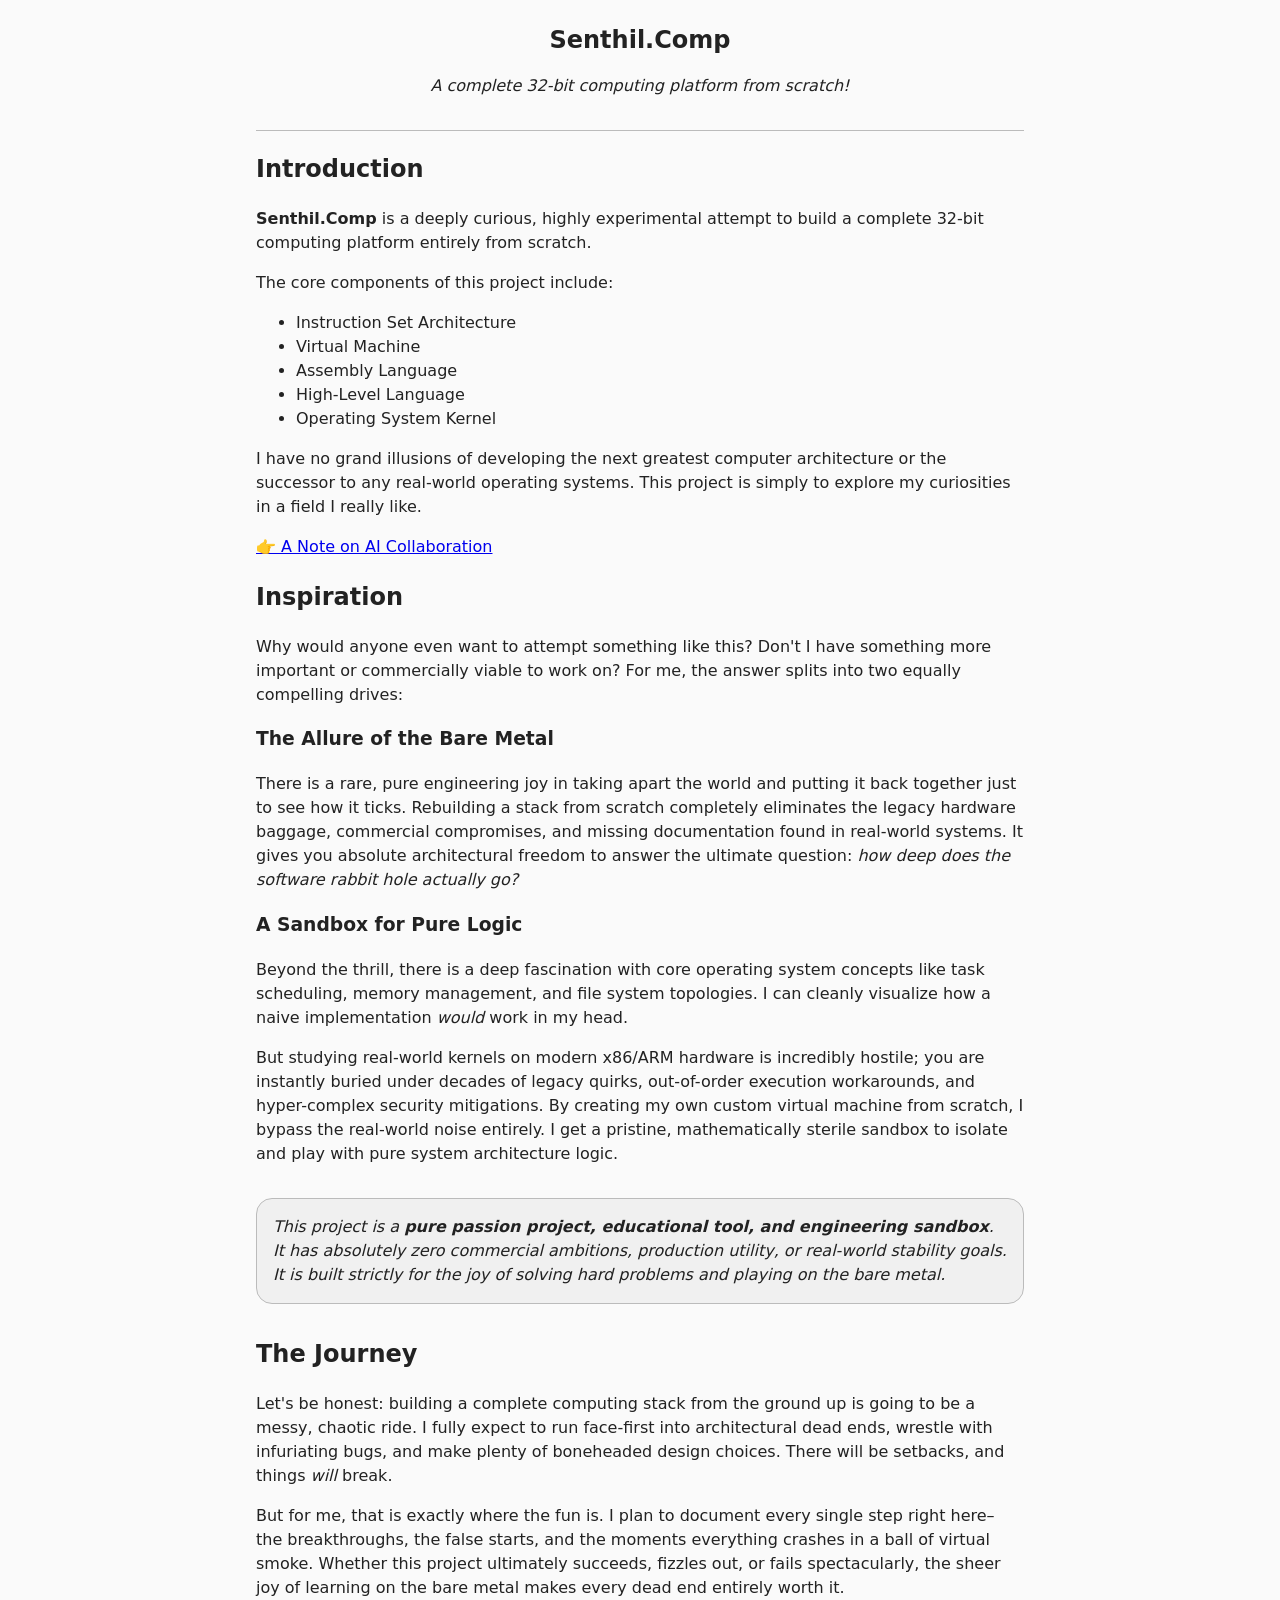
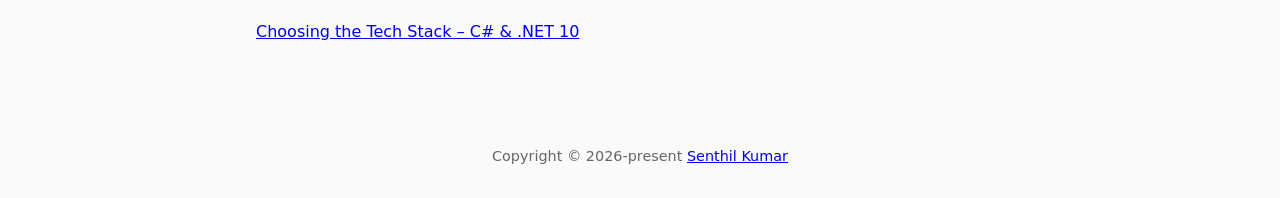
==== commit 90b5ed65: "AI Collaboration" ====
--- a/docs/index.html
+++ b/docs/index.html
@@ -23,7 +23,7 @@
         <strong>Senthil.Comp</strong> is a deeply curious, highly experimental attempt to build a complete 32-bit
         computing platform entirely from scratch.
     </p>
-    
+
     <p>The core components of this project include:</p>
 
     <ul>
@@ -33,16 +33,19 @@
         <li>High-Level Language</li>
         <li>Operating System Kernel</li>
     </ul>
-    
+
     <p>
-        I have no grand illusions of developing the next greatest computer architecture or the successor to any 
+        I have no grand illusions of developing the next greatest computer architecture or the successor to any
         real-world operating systems. This project is simply to explore my curiosities in a field I really like.
+    </p>
+    <p>
+        <a href="posts/ai-collaboration.html">👉 A Note on AI Collaboration</a>
     </p>
 
     <h2>Inspiration</h2>
 
     <p>
-        Why would anyone even want to attempt something like this? Don't I have something more important or 
+        Why would anyone even want to attempt something like this? Don't I have something more important or
         commercially viable to work on? For me, the answer splits into two equally compelling drives:
     </p>
 
@@ -66,9 +69,9 @@
     </p>
 
     <p>
-        But studying real-world kernels on modern x86/ARM hardware is incredibly hostile; you are instantly buried 
+        But studying real-world kernels on modern x86/ARM hardware is incredibly hostile; you are instantly buried
         under decades of legacy quirks, out-of-order execution workarounds, and hyper-complex security mitigations.
-        By creating my own custom virtual machine from scratch, I bypass the real-world noise entirely. 
+        By creating my own custom virtual machine from scratch, I bypass the real-world noise entirely.
         I get a pristine, mathematically sterile sandbox to isolate and play with pure system architecture logic.
     </p>
 
@@ -92,7 +95,7 @@
         Whether this project ultimately succeeds, fizzles out, or fails spectacularly, the sheer joy of learning
         on the bare metal makes every dead end entirely worth it.
     </p>
-    
+
     <ul class="log-list">
         <li><a href="posts/tech-stack.html">Choosing the Tech Stack – C# & .NET 10</a></li>
     </ul>
--- a/docs/style.css
+++ b/docs/style.css
@@ -38,6 +38,10 @@
     font-family: ui-monospace, SFMono-Regular, Consolas, 'Liberation Mono', Menlo, monospace;
     font-size: 0.9rem;
     overflow-x: auto;
+}
+
+section li {
+    margin: 1em 0;
 }
 
 body > footer {
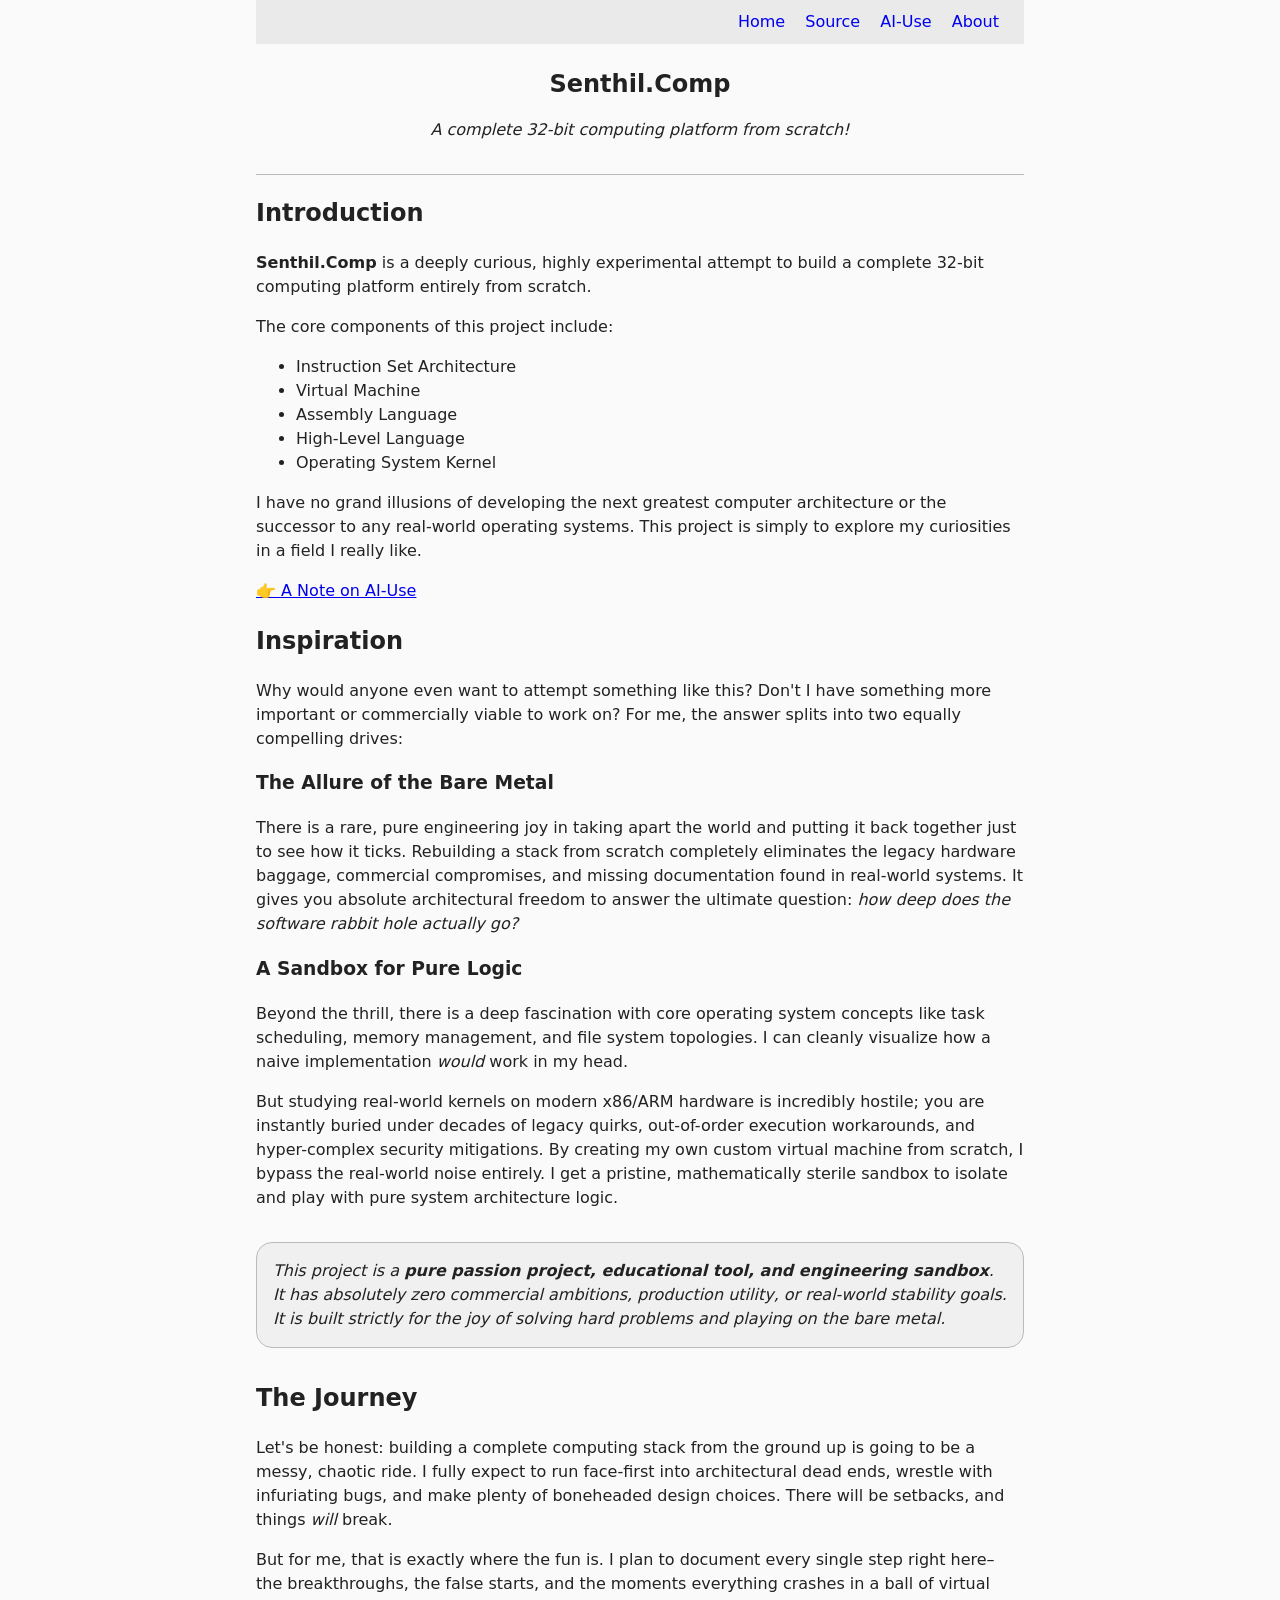
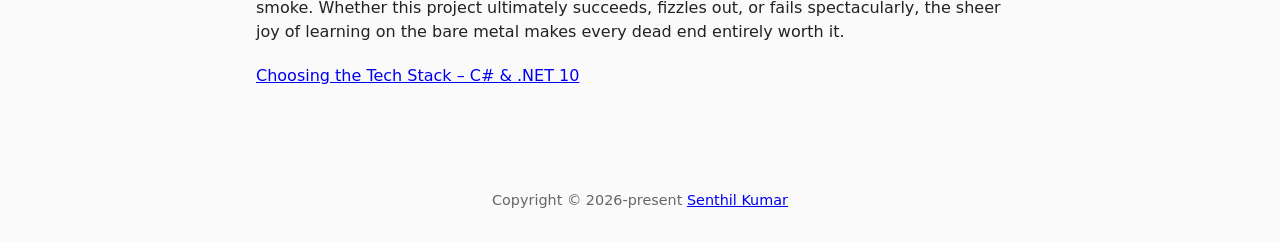
==== commit 608e88ce: "Changes" ====
--- a/docs/index.html
+++ b/docs/index.html
@@ -9,6 +9,13 @@
 </head>
 
 <body>
+
+<nav>
+    <a href="/senthil-comp">Home</a>
+    <a href="/senthil-comp/source.html">Source</a>
+    <a href="/senthil-comp/ai-use.html">AI-Use</a>
+    <a href="/senthil-comp/about.html">About</a>
+</nav>
 
 <article>
 
@@ -39,7 +46,7 @@
         real-world operating systems. This project is simply to explore my curiosities in a field I really like.
     </p>
     <p>
-        <a href="posts/ai-collaboration.html">👉 A Note on AI Collaboration</a>
+        <a href="posts/ai-collaboration.html">👉 A Note on AI-Use</a>
     </p>
 
     <h2>Inspiration</h2>
--- a/docs/style.css
+++ b/docs/style.css
@@ -2,7 +2,7 @@
     max-width: 800px;
     width: 100%;
     margin: 0 auto;
-    padding: 1em;
+    padding: 0 1em 1em 1em;
     box-sizing: border-box;
     font-family: system-ui, -apple-system, BlinkMacSystemFont, 'Segoe UI', Roboto, Helvetica, Arial, sans-serif;
     line-height: 1.5;
@@ -13,7 +13,7 @@
 header {
     border-bottom: solid 1px #bbb;
     text-align: center;
-    padding-bottom: 1em;
+    padding: 1em;
 }
 
 header h1 {
@@ -29,6 +29,18 @@
 ul.log-list li {
     margin-bottom: 12px; /* Adds breathing room between log links */
     line-height: 1.5;
+}
+
+body > nav {
+    text-align: right;
+    background-color: #eaeaea;
+    padding: 10px;
+}
+
+body > nav > a {
+    display: inline-block;
+    padding: 0px 15px 0 0;
+    margin: 0;
 }
 
 pre {
